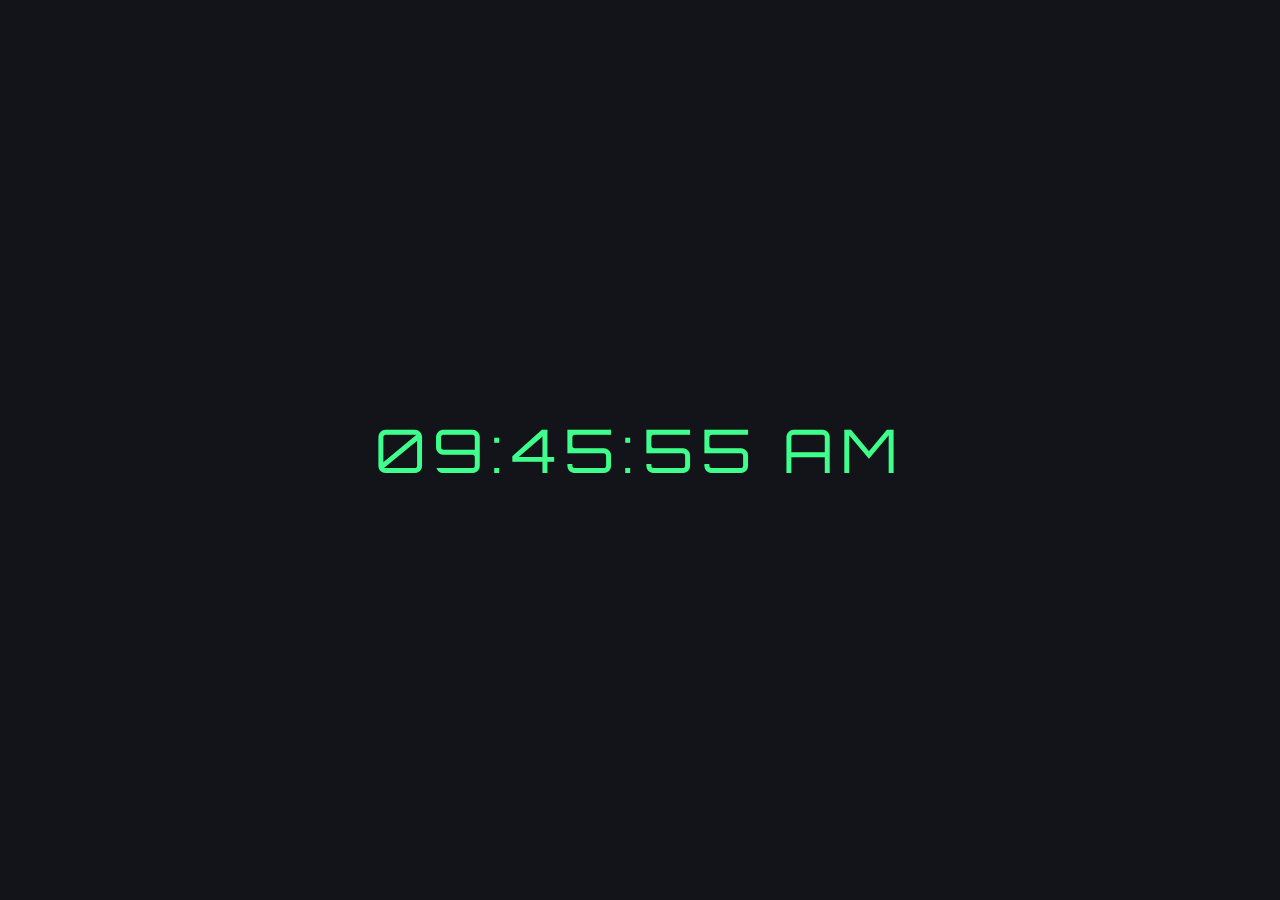
==== index.html @ a3c313c6 "index" ====
<!DOCTYPE html>
<html lang="en">
<head>
    <meta charset="UTF-8">
    <meta name="viewport" content="width=device-width, initial-scale=1.0">
    <title>Digital Clock</title>
    <link rel="stylesheet" href="clock.css">
    <link href="https://fonts.googleapis.com/css?family=Orbitron:400,700&display=swap" rel="stylesheet">
    
</head>
<body>
    
    <div class="clock">
        <div class="display">01:24:14 AM</div>
    </div>

    <script src="clock.js"></script>
</body>
</html>
---- clock.css ----
* {
	margin: 0;
	padding: 0;
	box-sizing: border-box;
}

html,
body {
	height: 100%;
}

body {
	display: grid;
	place-items: center;
	background: #131419;
}

.clock {
	height: 120px;
	width: 550px;
	background: #131419;
	line-height: 120px;
	text-align: center;
	padding: 0 5px;
	box-shadow: -3px -3px 7px rbga(255, 255, 255, 0.05), 3px 3px 5px rgba(0, 0, 0, 0.5);
}

.clock .display {
	font-size: 60px;
	color: #3eff8b;
	letter-spacing: 8px;
	font-family: 'Orbitron', sans-serif;
}
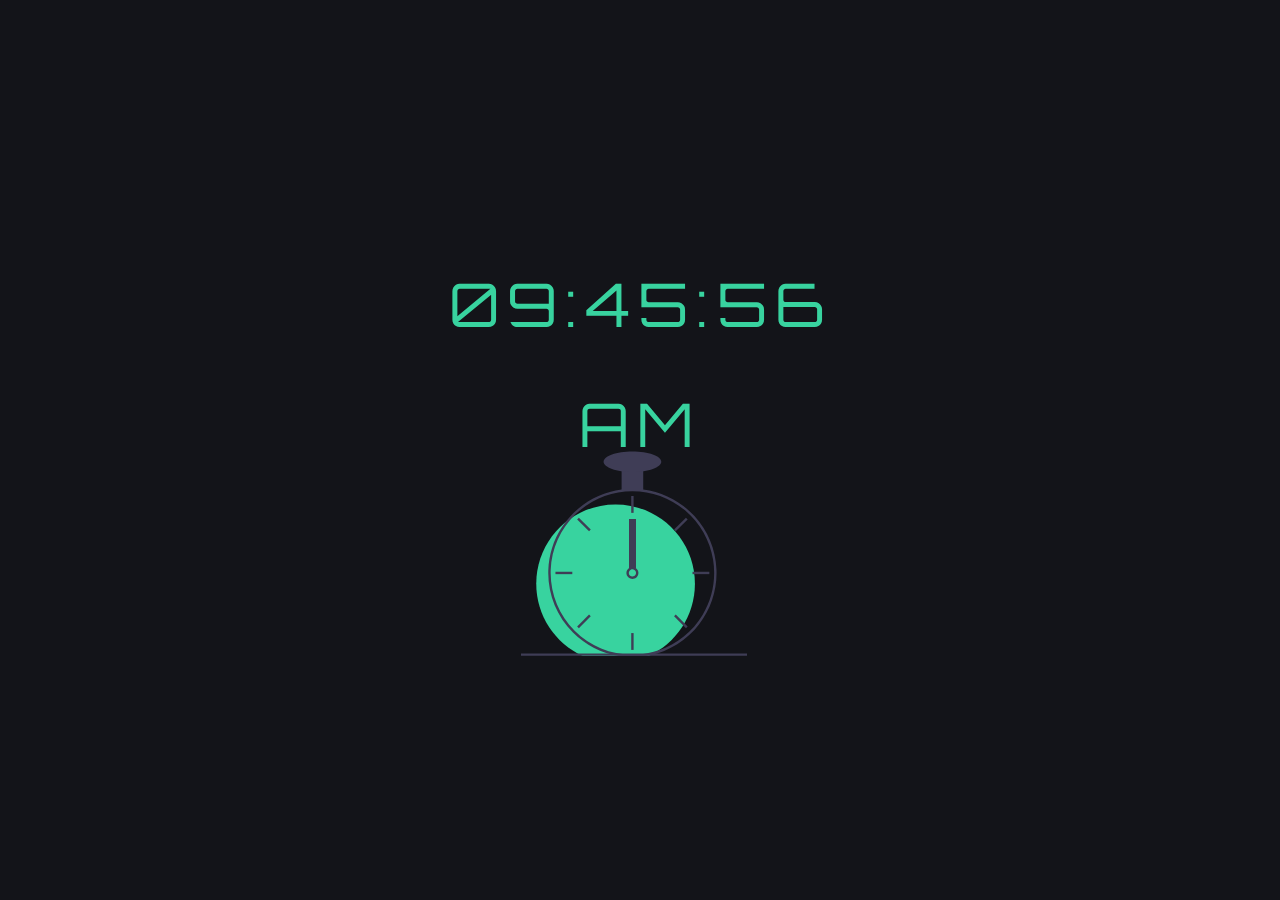
==== commit 014e50de: "analog clock animation css" ====
--- a/index.html
+++ b/index.html
@@ -9,11 +9,105 @@
     
 </head>
 <body>
-    
     <div class="clock">
         <div class="display">01:24:14 AM</div>
     </div>
 
+    <br>
+    <br>
+    <br>
+    <br>
+    <div class="analog-clock">
+        <svg
+                width="238"
+                height="223"
+                viewBox="0 0 238 223"
+                fill="none"
+                xmlns="http://www.w3.org/2000/svg"
+            >
+                <g id="undraw_dev_productivity_umsq (1) 1" clip-path="url(#clip0)">
+        <path
+                    id="Vector_19"
+                    d="M94.5802 230.113C138.399 230.113 173.921 194.592 173.921 150.773C173.921 106.955 138.399 71.4326 94.5802 71.4326C50.7617 71.4326 15.2397 106.955 15.2397 150.773C15.2397 194.592 50.7617 230.113 94.5802 230.113Z"
+                    fill="#38D39F"
+                />
+                <path
+                    id="Vector_20"
+                    d="M122.229 56.4899C115.045 55.5763 107.774 55.5763 100.59 56.4899C84.586 58.5913 69.5203 65.2398 57.181 75.6465C44.8417 86.0532 35.7467 99.7813 30.9754 115.202C28.8053 122.229 27.5764 129.514 27.3208 136.864C27.2848 137.886 27.2607 138.92 27.2607 139.954C27.283 162.264 36.1559 183.655 51.932 199.431C67.7082 215.207 89.0989 224.08 111.41 224.103C113.201 224.103 114.992 224.042 116.759 223.934C120.907 223.674 125.03 223.103 129.093 222.227C148.495 218.055 165.798 207.161 177.947 191.468C190.095 175.776 196.308 156.295 195.487 136.467C194.665 116.638 186.863 97.738 173.459 83.1039C160.054 68.4698 141.909 59.0435 122.229 56.4899H122.229ZM137.748 217.347H137.736C130.959 219.659 123.905 221.062 116.759 221.518C114.992 221.638 113.201 221.698 111.41 221.698C89.7377 221.672 68.961 213.051 53.6367 197.727C38.3123 182.402 29.6914 161.626 29.6649 139.954C29.6649 138.92 29.689 137.886 29.725 136.864C30.5514 115.744 39.5156 95.7617 54.7411 81.1008C69.9666 66.44 90.273 58.237 111.41 58.2089C130.776 58.21 149.513 65.0865 164.283 77.6131C179.052 90.1398 188.895 107.503 192.057 126.61C195.219 145.716 191.496 165.325 181.55 181.942C171.604 198.559 156.081 211.106 137.748 217.347H137.748Z"
+                    fill="#3F3D56"
+                />
+                <path
+                    id="Vector_21"
+                    d="M112.612 63.0176H110.208V79.8474H112.612V63.0176Z"
+                    fill="#3F3D56"
+                />
+                <path
+                    id="Vector_22"
+                    d="M57.8578 84.7018L56.1577 86.4019L68.0582 98.3023L69.7582 96.6022L57.8578 84.7018Z"
+                    fill="#3F3D56"
+                />
+                <path
+                    id="Vector_23"
+                    d="M34.4736 138.751V141.156H51.3034V138.751H34.4736Z"
+                    fill="#3F3D56"
+                />
+                <path
+                    id="Vector_24"
+                    d="M56.1578 193.506L57.8579 195.206L69.7584 183.306L68.0583 181.606L56.1578 193.506Z"
+                    fill="#3F3D56"
+                />
+                <path
+                    id="Vector_25"
+                    d="M153.062 96.6022L154.762 98.3022L166.662 86.4018L164.962 84.7017L153.062 96.6022Z"
+                    fill="#3F3D56"
+                />
+                <path
+                    id="Vector_26"
+                    d="M171.516 138.751V141.156H188.346V138.751H171.516Z"
+                    fill="#3F3D56"
+                />
+                <path
+                    id="Vector_27"
+                    d="M154.762 181.605L153.062 183.305L164.962 195.206L166.662 193.506L154.762 181.605Z"
+                    fill="#3F3D56"
+                />
+                <path
+                    id="Vector_28"
+                    d="M112.612 200.06H110.208V216.89H112.612V200.06Z"
+                    fill="#3F3D56"
+                />
+                <path
+                    id="Vector_29"
+                    d="M115.016 135.145C113.976 134.365 112.711 133.943 111.41 133.943C110.11 133.943 108.844 134.365 107.804 135.145C107.091 135.686 106.505 136.375 106.085 137.165C105.552 138.181 105.322 139.329 105.421 140.473C105.52 141.616 105.944 142.707 106.644 143.617C107.343 144.527 108.288 145.218 109.368 145.608C110.447 145.997 111.616 146.07 112.735 145.817C113.855 145.564 114.878 144.996 115.685 144.179C116.492 143.363 117.048 142.333 117.288 141.21C117.528 140.088 117.441 138.92 117.039 137.846C116.636 136.771 115.935 135.834 115.017 135.145H115.016ZM111.41 143.56C110.454 143.557 109.539 143.176 108.863 142.501C108.187 141.825 107.807 140.909 107.804 139.954C107.808 139.224 108.03 138.513 108.441 137.91C108.793 137.4 109.271 136.989 109.828 136.718C110.386 136.446 111.004 136.323 111.623 136.361C112.241 136.398 112.84 136.594 113.361 136.931C113.881 137.267 114.307 137.732 114.595 138.281C114.883 138.83 115.025 139.444 115.007 140.063C114.989 140.683 114.811 141.287 114.491 141.818C114.17 142.349 113.719 142.788 113.179 143.093C112.639 143.398 112.03 143.559 111.41 143.56V143.56Z"
+                    fill="#3F3D56"
+                />
+                <path
+                    id="Vector_30"
+                    d="M122.229 35.3687H100.591V57.007H122.229V35.3687Z"
+                    fill="#3F3D56"
+                />
+                <path
+                    id="Vector_31"
+                    d="M111.41 38.9748C127.344 38.9748 140.261 34.4 140.261 28.7567C140.261 23.1134 127.344 18.5386 111.41 18.5386C95.4757 18.5386 82.5586 23.1134 82.5586 28.7567C82.5586 34.4 95.4757 38.9748 111.41 38.9748Z"
+                    fill="#3F3D56"
+                />
+                <path id="clock-arrow" d="M115 86H108V135H115V86Z" fill="#3F3D56" />
+                <path
+                    id="Vector_32"
+                    d="M226 220.44H0V222.844H226V220.44Z"
+                    fill="#3F3D56"
+                />
+            </g>
+            </g>
+            <defs>
+            <clipPath id="clip0">
+                <rect width="238" height="223" fill="white" />
+            </clipPath>
+            </defs>
+        </svg>
+    </div>
+    
+
     <script src="clock.js"></script>
 </body>
 </html>--- a/clock.css
+++ b/clock.css
@@ -10,9 +10,11 @@
 }
 
 body {
-	display: grid;
+	display: flex;
 	place-items: center;
 	background: #131419;
+	flex-direction: column;
+	justify-content: center;
 }
 
 .clock {
@@ -21,13 +23,33 @@
 	background: #131419;
 	line-height: 120px;
 	text-align: center;
-	padding: 0 5px;
+	padding: 15px;
 	box-shadow: -3px -3px 7px rbga(255, 255, 255, 0.05), 3px 3px 5px rgba(0, 0, 0, 0.5);
 }
 
 .clock .display {
 	font-size: 60px;
-	color: #3eff8b;
+	color: #38d39f;
 	letter-spacing: 8px;
 	font-family: 'Orbitron', sans-serif;
 }
+
+.analog-clock {
+	margin: 2px;
+	padding: 10px;
+}
+
+@keyframes clock {
+    from {
+        transform: rotateZ(0deg);
+    }
+    to {
+        transform: rotateZ(360deg);
+    }
+}
+
+#clock-arrow {
+    animation: clock 2s infinite linear;
+    transform-box: fill-box;
+    transform-origin: bottom;
+}